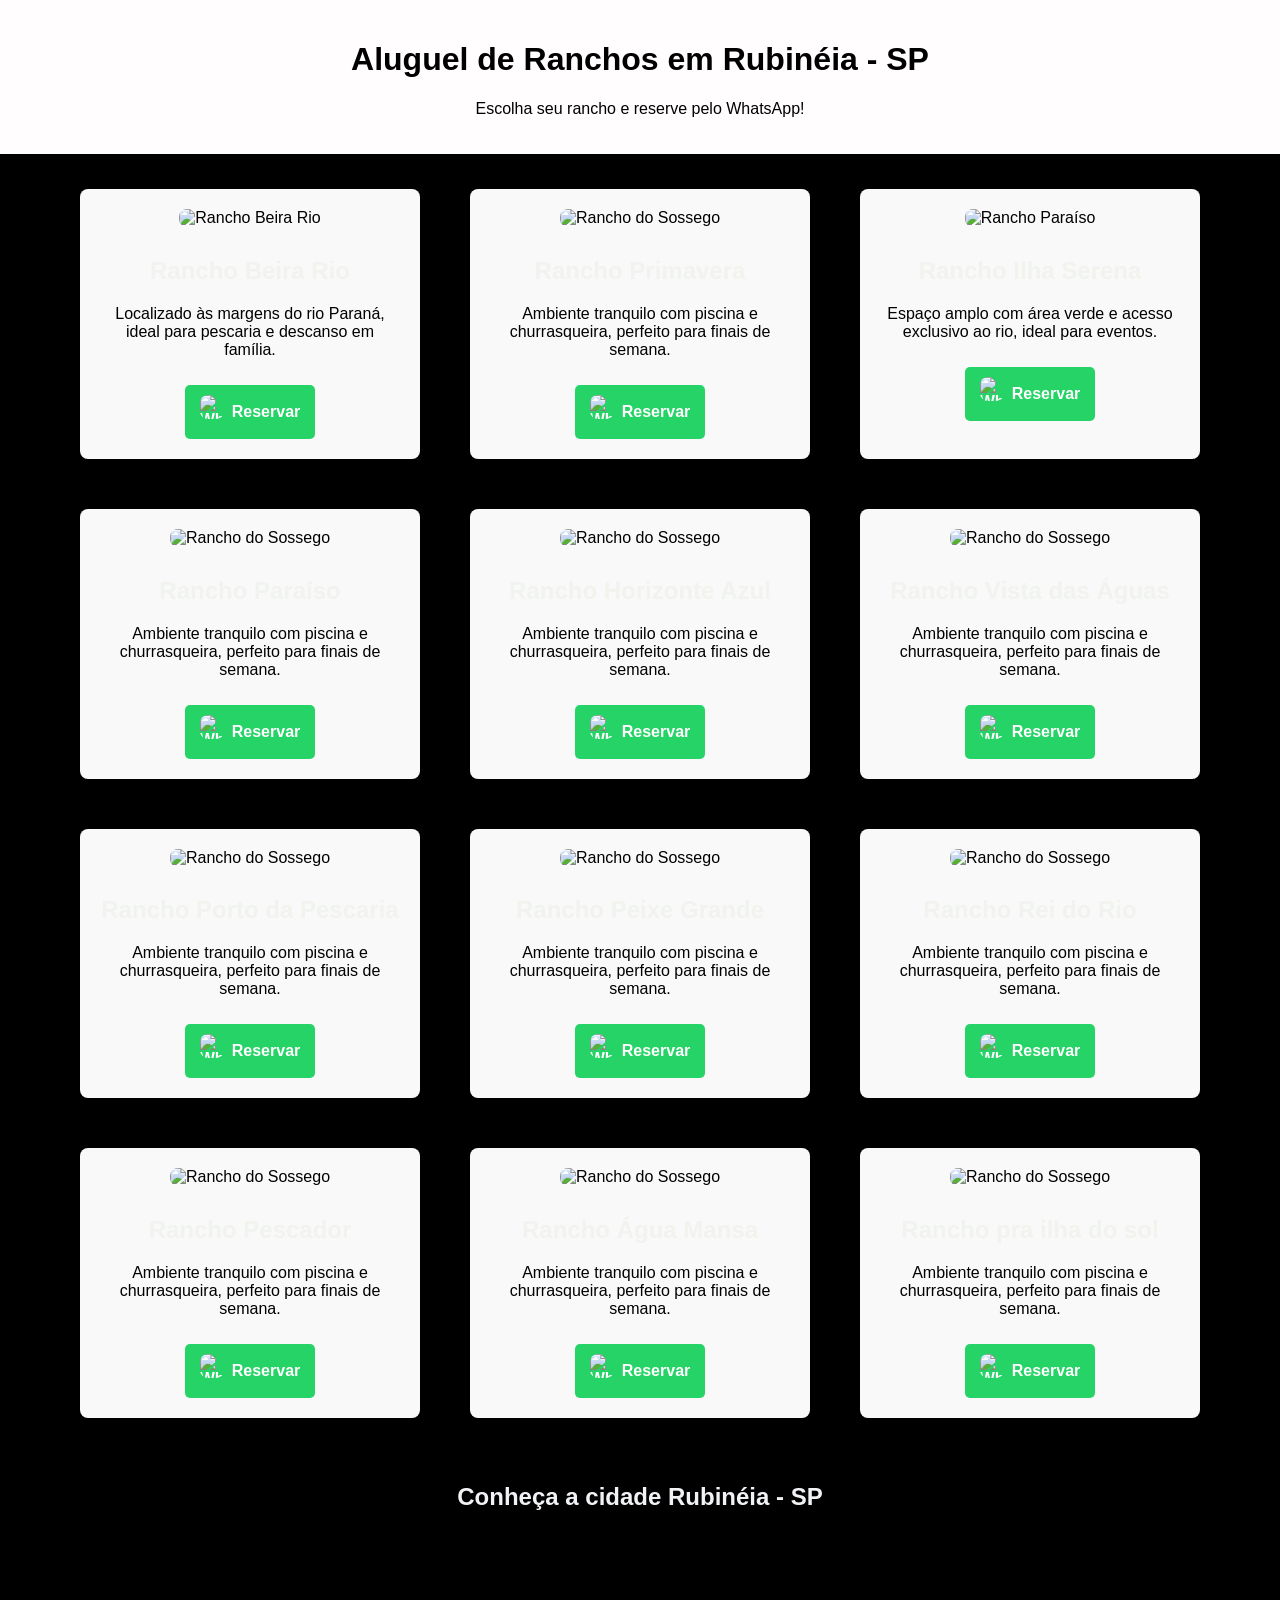
==== index.html @ 664dbdc6 "teste" ====
<!DOCTYPE html>
<html lang="pt-BR">
<head>
  <meta charset="UTF-8">
  <meta name="viewport" content="width=device-width, initial-scale=1.0">
  <title>Aluguel de Ranchos</title>
  <style>
    body {
      font-family: Arial, sans-serif;
      margin: 0;
      padding: 0;
      background: #000000; /* fundo branco */
    }
    header {
      background: #fffdfd; /* azul */
      color: #000000; /* amarelo */
      text-align: center;
      padding: 20px;
    }
    .container {
      display: flex;
      flex-wrap: wrap;
      justify-content: center;
      margin: 20px;
    }
    .rancho {
      background: #000000;
      margin: 15px;
      padding: 20px;
      border-radius: 8px;
      box-shadow: 0 2px 6px rgba(255, 252, 252, 0.993);
      flex: 1 1 300px;
      max-width: 300px;
      text-align: center;
    }
    .rancho h2 {
      color: #f1f3ee;
    }
    .rancho img {
      width: 100%;
      height: 180px;
      object-fit: cover;
      border-radius: 8px;
      margin-bottom: 10px;
    }
    .whatsapp-btn {
    display: inline-flex;
    align-items: center;
    background: #25D366;
    color: white;
    padding: 10px 15px;
    border-radius: 5px;
    text-decoration: none;
    font-weight: bold;
    margin-top: 10px;
  }
  .whatsapp-btn img {
    width: 34px;   /* largura fixa */
    height: 34px;  /* altura fixa */
    margin-right: 10px;
  }
    
    .video {
      text-align: center;
      margin: 50px 0;
    }
    iframe {
      width: 80%;
      height: 400px;
      border: none;
      border-radius: 8px;
    }


     .container {
    display: flex;
    flex-wrap: wrap;       /* permite quebrar para baixo */
    justify-content: center;
    gap: 20px;             /* espaço entre os cards */
    margin: 20px;
  }
  .rancho {
    background: #f9f9f9;
    padding: 20px;
    border-radius: 8px;
    box-shadow: 0 2px 6px rgba(0,0,0,0.2);
    flex: 1 1 300px;       /* largura mínima de 300px */
    max-width: 300px;      /* não passa de 300px */
    text-align: center;
  }
  .rancho img {
    width: 100%;
    height: 180px;
    object-fit: cover;
    border-radius: 8px;
    margin-bottom: 10px;
  }
  .whatsapp-btn img {
    width: 24px;           /* tamanho fixo do ícone */
    height: 24px;
    margin-right: 8px;
  }

  .video iframe {
  width: 100%;
  height: 400px;
}


.icon-container {
  display: flex;              /* Coloca os ícones lado a lado */
  justify-content: center;    /* Centraliza horizontalmente */
  align-items: center;        /* Alinha verticalmente */
  gap: 50px;                  /* Espaço entre os ícones */
}

.icon-container img {
  width: 50px;                /* Define largura fixa */
  height: 50px;               /* Define altura fixa */
  object-fit: contain;        /* Mantém proporção sem distorcer */
}

.mapa {
  width: 20%;          /* ocupa toda a largura do card */
  height: 150px;        /* altura fixa menor */
  border: 0;
  border-radius: 8px;
  margin-top: 10px;
}


  </style>
</head>
<body>
  <header>
    <h1>Aluguel de Ranchos em Rubinéia - SP</h1>
    <p>Escolha seu rancho e reserve pelo WhatsApp!</p>
  </header>

  <div class="container">
    <section class="rancho">
      <img src="./imagem/imagem 1.jpg" alt="Rancho Beira Rio">
      <h2>Rancho Beira Rio</h2>
      <p>Localizado às margens do rio Paraná, ideal para pescaria e descanso em família.</p>
      <a class="whatsapp-btn" href="https://wa.me/5511999999999" target="_blank">
        <img src="https://static.vecteezy.com/system/resources/previews/014/414/681/original/whatsapp-square-logo-on-transparent-background-free-vector.jpg" alt="WhatsApp">
        Reservar
      </a>
    </section>

    <section class="rancho">
      <img src="./imagem/imagem 2.jfif" alt="Rancho do Sossego">
      <h2>Rancho Primavera</h2>
      <p>Ambiente tranquilo com piscina e churrasqueira, perfeito para finais de semana.</p>
      <a class="whatsapp-btn" href="https://wa.me/5511988888888" target="_blank">
        <img src="https://static.vecteezy.com/system/resources/previews/014/414/681/original/whatsapp-square-logo-on-transparent-background-free-vector.jpg" alt="WhatsApp">
        Reservar
      </a>
      
    </section>

    <section class="rancho">
      <img src="./imagem/imagem 3.jfif" alt="Rancho Paraíso">
      <h2>Rancho Ilha Serena</h2>
      <p>Espaço amplo com área verde e acesso exclusivo ao rio, ideal para eventos.</p>
      <a class="whatsapp-btn" href="https://wa.me/5511977777777" target="_blank">
        <img src="https://static.vecteezy.com/system/resources/previews/014/414/681/original/whatsapp-square-logo-on-transparent-background-free-vector.jpg" alt="WhatsApp">
        Reservar
      </a>
       
    </section>


    <section class="rancho">
      <img src="./imagem/imagem 4.jfif" alt="Rancho do Sossego">
      <h2>Rancho Paraíso</h2>
      <p>Ambiente tranquilo com piscina e churrasqueira, perfeito para finais de semana.</p>
      <a class="whatsapp-btn" href="https://wa.me/5511988888888" target="_blank">
        <img src="https://static.vecteezy.com/system/resources/previews/014/414/681/original/whatsapp-square-logo-on-transparent-background-free-vector.jpg" alt="WhatsApp">
        Reservar
      </a>
       
    </section>




    <section class="rancho">
      <img src="./imagem/imagem 5.jfif" alt="Rancho do Sossego">
      <h2>Rancho Horizonte Azul</h2>
      <p>Ambiente tranquilo com piscina e churrasqueira, perfeito para finais de semana.</p>
      <a class="whatsapp-btn" href="https://wa.me/5511988888888" target="_blank">
        <img src="https://static.vecteezy.com/system/resources/previews/014/414/681/original/whatsapp-square-logo-on-transparent-background-free-vector.jpg" alt="WhatsApp">
        Reservar
      </a>
       
    </section>


      <section class="rancho">
      <img src="./imagem/imagem 6.webp" alt="Rancho do Sossego">
      <h2>Rancho Vista das Águas</h2>
      <p>Ambiente tranquilo com piscina e churrasqueira, perfeito para finais de semana.</p>
      <a class="whatsapp-btn" href="https://wa.me/5511988888888" target="_blank">
        <img src="https://static.vecteezy.com/system/resources/previews/014/414/681/original/whatsapp-square-logo-on-transparent-background-free-vector.jpg" alt="WhatsApp">
        Reservar
      </a>
       
    </section>




      <section class="rancho">
      <img src="./imagem/imagem 8.jpg" alt="Rancho do Sossego">
      <h2>Rancho Porto da Pescaria</h2>
      <p>Ambiente tranquilo com piscina e churrasqueira, perfeito para finais de semana.</p>
      <a class="whatsapp-btn" href="https://wa.me/5511988888888" target="_blank">
        <img src="https://static.vecteezy.com/system/resources/previews/014/414/681/original/whatsapp-square-logo-on-transparent-background-free-vector.jpg" alt="WhatsApp">
        Reservar
      </a>
      
    </section>



    <section class="rancho">
      <img src="./imagem/imagem 9.jfif" alt="Rancho do Sossego">
      <h2>Rancho Peixe Grande</h2>
      <p>Ambiente tranquilo com piscina e churrasqueira, perfeito para finais de semana.</p>
      <a class="whatsapp-btn" href="https://wa.me/5511988888888" target="_blank">
        <img src="https://static.vecteezy.com/system/resources/previews/014/414/681/original/whatsapp-square-logo-on-transparent-background-free-vector.jpg" alt="WhatsApp">
        Reservar
      </a>
      
    </section>


    <section class="rancho">
      <img src="./imagem/imagem 10.jfif" alt="Rancho do Sossego">
      <h2>Rancho Rei do Rio</h2>
      <p>Ambiente tranquilo com piscina e churrasqueira, perfeito para finais de semana.</p>
      <a class="whatsapp-btn" href="https://wa.me/5511988888888" target="_blank">
        <img src="https://static.vecteezy.com/system/resources/previews/014/414/681/original/whatsapp-square-logo-on-transparent-background-free-vector.jpg" alt="WhatsApp">
        Reservar
      </a>
     
    </section>




    <section class="rancho">
      <img src="./imagem/imagem 11.jfif" alt="Rancho do Sossego">
      <h2>Rancho Pescador</h2>
      <p>Ambiente tranquilo com piscina e churrasqueira, perfeito para finais de semana.</p>
      <a class="whatsapp-btn" href="https://wa.me/5511988888888" target="_blank">
        <img src="https://static.vecteezy.com/system/resources/previews/014/414/681/original/whatsapp-square-logo-on-transparent-background-free-vector.jpg" alt="WhatsApp">
        Reservar
      </a>
    
    </section>




     <section class="rancho">
      <img src="./imagem/imagem 12.jfif" alt="Rancho do Sossego">
      <h2>Rancho Água Mansa</h2>
      <p>Ambiente tranquilo com piscina e churrasqueira, perfeito para finais de semana.</p>
      <a class="whatsapp-btn" href="https://wa.me/5511988888888" target="_blank">
        <img src="https://static.vecteezy.com/system/resources/previews/014/414/681/original/whatsapp-square-logo-on-transparent-background-free-vector.jpg" alt="WhatsApp">
        Reservar
      </a>
    
    </section>

     <section class="rancho">
      <img src="./imagem/imagem 13.jfif" alt="Rancho do Sossego">
      <h2>Rancho pra ilha do sol</h2>
      <p>Ambiente tranquilo com piscina e churrasqueira, perfeito para finais de semana.</p>
      <a class="whatsapp-btn" href="https://wa.me/5511988888888" target="_blank">
        <img src="https://static.vecteezy.com/system/resources/previews/014/414/681/original/whatsapp-square-logo-on-transparent-background-free-vector.jpg" alt="WhatsApp">
        Reservar
      </a>
    </section>

    

    
  </div>

  <div class="video">
  <h2 style="color:#f1f2f5;">Conheça a cidade Rubinéia - SP</h2>
  <iframe width="560" height="315" src="./videoplayback (1).mp4" 
          title="YouTube video player" frameborder="0" 
          allow="accelerometer; autoplay; clipboard-write; encrypted-media; gyroscope; picture-in-picture" 
          allowfullscreen></iframe>
</div>

</body>
</html>
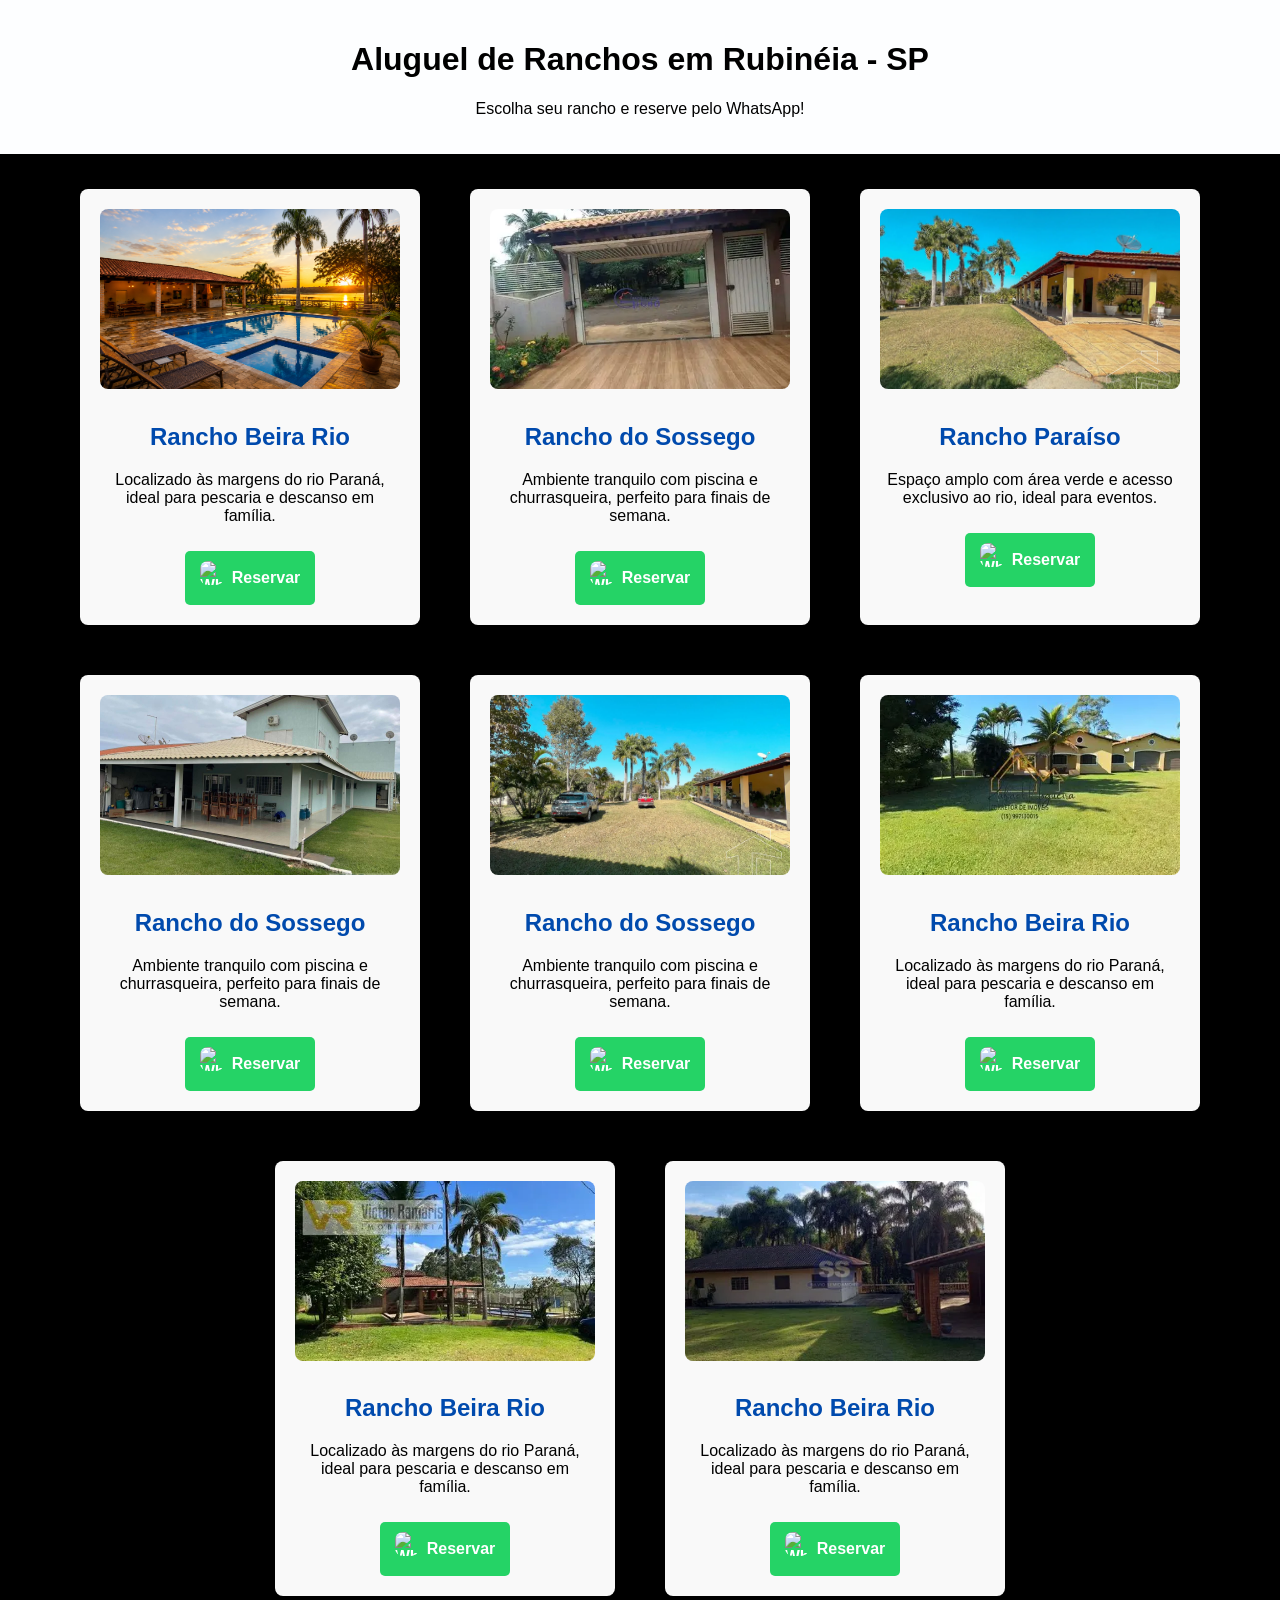
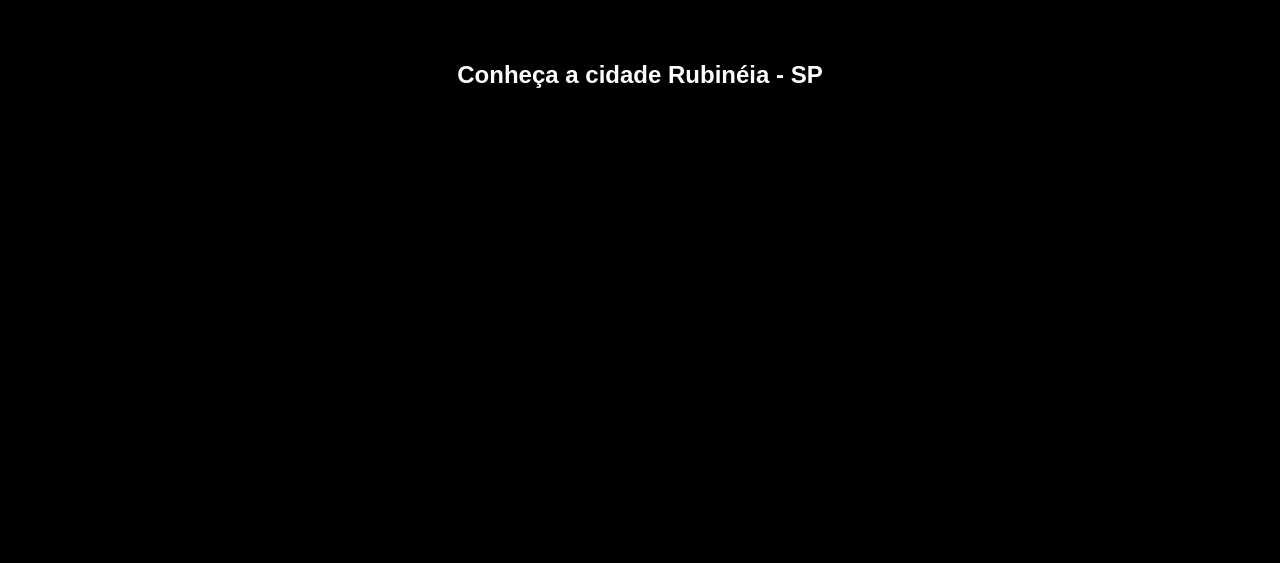
==== commit 5b10b6ad: "teste" ====
--- a/index.html
+++ b/index.html
@@ -12,7 +12,7 @@
       background: #000000; /* fundo branco */
     }
     header {
-      background: #fffdfd; /* azul */
+      background: #fdfeff; /* azul */
       color: #000000; /* amarelo */
       text-align: center;
       padding: 20px;
@@ -24,17 +24,17 @@
       margin: 20px;
     }
     .rancho {
-      background: #000000;
+      background: #f9f9f9;
       margin: 15px;
       padding: 20px;
       border-radius: 8px;
-      box-shadow: 0 2px 6px rgba(255, 252, 252, 0.993);
+      box-shadow: 0 2px 6px rgba(0,0,0,0.2);
       flex: 1 1 300px;
       max-width: 300px;
       text-align: center;
     }
     .rancho h2 {
-      color: #f1f3ee;
+      color: #004aad;
     }
     .rancho img {
       width: 100%;
@@ -120,14 +120,6 @@
   object-fit: contain;        /* Mantém proporção sem distorcer */
 }
 
-.mapa {
-  width: 20%;          /* ocupa toda a largura do card */
-  height: 150px;        /* altura fixa menor */
-  border: 0;
-  border-radius: 8px;
-  margin-top: 10px;
-}
-
 
   </style>
 </head>
@@ -139,159 +131,97 @@
 
   <div class="container">
     <section class="rancho">
-      <img src="./imagem/imagem 1.jpg" alt="Rancho Beira Rio">
-      <h2>Rancho Beira Rio</h2>
-      <p>Localizado às margens do rio Paraná, ideal para pescaria e descanso em família.</p>
-      <a class="whatsapp-btn" href="https://wa.me/5511999999999" target="_blank">
-        <img src="https://static.vecteezy.com/system/resources/previews/014/414/681/original/whatsapp-square-logo-on-transparent-background-free-vector.jpg" alt="WhatsApp">
-        Reservar
-      </a>
-    </section>
-
-    <section class="rancho">
-      <img src="./imagem/imagem 2.jfif" alt="Rancho do Sossego">
-      <h2>Rancho Primavera</h2>
+      <img src="./imagem 1.png" alt="Rancho Beira Rio">
+      <h2>Rancho Beira Rio</h2>
+      <p>Localizado às margens do rio Paraná, ideal para pescaria e descanso em família.</p>
+      <a class="whatsapp-btn" href="https://wa.me/5511999999999" target="_blank">
+        <img src="https://static.vecteezy.com/system/resources/previews/014/414/681/original/whatsapp-square-logo-on-transparent-background-free-vector.jpg" alt="WhatsApp">
+        Reservar
+      </a>
+    </section>
+
+    <section class="rancho">
+      <img src="./teste 3.webp" alt="Rancho do Sossego">
+      <h2>Rancho do Sossego</h2>
       <p>Ambiente tranquilo com piscina e churrasqueira, perfeito para finais de semana.</p>
       <a class="whatsapp-btn" href="https://wa.me/5511988888888" target="_blank">
         <img src="https://static.vecteezy.com/system/resources/previews/014/414/681/original/whatsapp-square-logo-on-transparent-background-free-vector.jpg" alt="WhatsApp">
         Reservar
       </a>
-      
-    </section>
-
-    <section class="rancho">
-      <img src="./imagem/imagem 3.jfif" alt="Rancho Paraíso">
-      <h2>Rancho Ilha Serena</h2>
+    </section>
+
+    <section class="rancho">
+      <img src="./teste 2.jfif" alt="Rancho Paraíso">
+      <h2>Rancho Paraíso</h2>
       <p>Espaço amplo com área verde e acesso exclusivo ao rio, ideal para eventos.</p>
       <a class="whatsapp-btn" href="https://wa.me/5511977777777" target="_blank">
         <img src="https://static.vecteezy.com/system/resources/previews/014/414/681/original/whatsapp-square-logo-on-transparent-background-free-vector.jpg" alt="WhatsApp">
         Reservar
       </a>
-       
-    </section>
-
-
-    <section class="rancho">
-      <img src="./imagem/imagem 4.jfif" alt="Rancho do Sossego">
-      <h2>Rancho Paraíso</h2>
+    </section>
+
+
+    <section class="rancho">
+      <img src="./teste 4.jpeg" alt="Rancho do Sossego">
+      <h2>Rancho do Sossego</h2>
       <p>Ambiente tranquilo com piscina e churrasqueira, perfeito para finais de semana.</p>
       <a class="whatsapp-btn" href="https://wa.me/5511988888888" target="_blank">
         <img src="https://static.vecteezy.com/system/resources/previews/014/414/681/original/whatsapp-square-logo-on-transparent-background-free-vector.jpg" alt="WhatsApp">
         Reservar
       </a>
-       
-    </section>
-
-
-
-
-    <section class="rancho">
-      <img src="./imagem/imagem 5.jfif" alt="Rancho do Sossego">
-      <h2>Rancho Horizonte Azul</h2>
+    </section>
+
+
+
+
+    <section class="rancho">
+      <img src="./teste 1.jfif" alt="Rancho do Sossego">
+      <h2>Rancho do Sossego</h2>
       <p>Ambiente tranquilo com piscina e churrasqueira, perfeito para finais de semana.</p>
       <a class="whatsapp-btn" href="https://wa.me/5511988888888" target="_blank">
         <img src="https://static.vecteezy.com/system/resources/previews/014/414/681/original/whatsapp-square-logo-on-transparent-background-free-vector.jpg" alt="WhatsApp">
         Reservar
       </a>
-       
-    </section>
-
-
-      <section class="rancho">
-      <img src="./imagem/imagem 6.webp" alt="Rancho do Sossego">
-      <h2>Rancho Vista das Águas</h2>
-      <p>Ambiente tranquilo com piscina e churrasqueira, perfeito para finais de semana.</p>
-      <a class="whatsapp-btn" href="https://wa.me/5511988888888" target="_blank">
-        <img src="https://static.vecteezy.com/system/resources/previews/014/414/681/original/whatsapp-square-logo-on-transparent-background-free-vector.jpg" alt="WhatsApp">
-        Reservar
-      </a>
-       
-    </section>
-
-
-
-
-      <section class="rancho">
-      <img src="./imagem/imagem 8.jpg" alt="Rancho do Sossego">
-      <h2>Rancho Porto da Pescaria</h2>
-      <p>Ambiente tranquilo com piscina e churrasqueira, perfeito para finais de semana.</p>
-      <a class="whatsapp-btn" href="https://wa.me/5511988888888" target="_blank">
-        <img src="https://static.vecteezy.com/system/resources/previews/014/414/681/original/whatsapp-square-logo-on-transparent-background-free-vector.jpg" alt="WhatsApp">
-        Reservar
-      </a>
-      
-    </section>
-
-
-
-    <section class="rancho">
-      <img src="./imagem/imagem 9.jfif" alt="Rancho do Sossego">
-      <h2>Rancho Peixe Grande</h2>
-      <p>Ambiente tranquilo com piscina e churrasqueira, perfeito para finais de semana.</p>
-      <a class="whatsapp-btn" href="https://wa.me/5511988888888" target="_blank">
-        <img src="https://static.vecteezy.com/system/resources/previews/014/414/681/original/whatsapp-square-logo-on-transparent-background-free-vector.jpg" alt="WhatsApp">
-        Reservar
-      </a>
-      
-    </section>
-
-
-    <section class="rancho">
-      <img src="./imagem/imagem 10.jfif" alt="Rancho do Sossego">
-      <h2>Rancho Rei do Rio</h2>
-      <p>Ambiente tranquilo com piscina e churrasqueira, perfeito para finais de semana.</p>
-      <a class="whatsapp-btn" href="https://wa.me/5511988888888" target="_blank">
-        <img src="https://static.vecteezy.com/system/resources/previews/014/414/681/original/whatsapp-square-logo-on-transparent-background-free-vector.jpg" alt="WhatsApp">
-        Reservar
-      </a>
-     
-    </section>
-
-
-
-
-    <section class="rancho">
-      <img src="./imagem/imagem 11.jfif" alt="Rancho do Sossego">
-      <h2>Rancho Pescador</h2>
-      <p>Ambiente tranquilo com piscina e churrasqueira, perfeito para finais de semana.</p>
-      <a class="whatsapp-btn" href="https://wa.me/5511988888888" target="_blank">
-        <img src="https://static.vecteezy.com/system/resources/previews/014/414/681/original/whatsapp-square-logo-on-transparent-background-free-vector.jpg" alt="WhatsApp">
-        Reservar
-      </a>
-    
-    </section>
-
-
-
-
-     <section class="rancho">
-      <img src="./imagem/imagem 12.jfif" alt="Rancho do Sossego">
-      <h2>Rancho Água Mansa</h2>
-      <p>Ambiente tranquilo com piscina e churrasqueira, perfeito para finais de semana.</p>
-      <a class="whatsapp-btn" href="https://wa.me/5511988888888" target="_blank">
-        <img src="https://static.vecteezy.com/system/resources/previews/014/414/681/original/whatsapp-square-logo-on-transparent-background-free-vector.jpg" alt="WhatsApp">
-        Reservar
-      </a>
-    
-    </section>
-
-     <section class="rancho">
-      <img src="./imagem/imagem 13.jfif" alt="Rancho do Sossego">
-      <h2>Rancho pra ilha do sol</h2>
-      <p>Ambiente tranquilo com piscina e churrasqueira, perfeito para finais de semana.</p>
-      <a class="whatsapp-btn" href="https://wa.me/5511988888888" target="_blank">
-        <img src="https://static.vecteezy.com/system/resources/previews/014/414/681/original/whatsapp-square-logo-on-transparent-background-free-vector.jpg" alt="WhatsApp">
-        Reservar
-      </a>
-    </section>
-
-    
-
-    
+    </section>
+
+
+
+    <section class="rancho">
+      <img src="./teste 6.webp" alt="Rancho Beira Rio">
+      <h2>Rancho Beira Rio</h2>
+      <p>Localizado às margens do rio Paraná, ideal para pescaria e descanso em família.</p>
+      <a class="whatsapp-btn" href="https://wa.me/5511999999999" target="_blank">
+        <img src="https://static.vecteezy.com/system/resources/previews/014/414/681/original/whatsapp-square-logo-on-transparent-background-free-vector.jpg" alt="WhatsApp">
+        Reservar
+      </a>
+    </section>
+
+
+
+    <section class="rancho">
+      <img src="./teste 5.webp" alt="Rancho Beira Rio">
+      <h2>Rancho Beira Rio</h2>
+      <p>Localizado às margens do rio Paraná, ideal para pescaria e descanso em família.</p>
+      <a class="whatsapp-btn" href="https://wa.me/5511999999999" target="_blank">
+        <img src="https://static.vecteezy.com/system/resources/previews/014/414/681/original/whatsapp-square-logo-on-transparent-background-free-vector.jpg" alt="WhatsApp">
+        Reservar
+      </a>
+    </section>
+
+
+    <section class="rancho">
+      <img src="./teste 7.webp" alt="Rancho Beira Rio">
+      <h2>Rancho Beira Rio</h2>
+      <p>Localizado às margens do rio Paraná, ideal para pescaria e descanso em família.</p>
+      <a class="whatsapp-btn" href="https://wa.me/5511999999999" target="_blank">
+        <img src="https://static.vecteezy.com/system/resources/previews/014/414/681/original/whatsapp-square-logo-on-transparent-background-free-vector.jpg" alt="WhatsApp">
+        Reservar
+      </a>
+    </section>
   </div>
 
   <div class="video">
-  <h2 style="color:#f1f2f5;">Conheça a cidade Rubinéia - SP</h2>
+  <h2 style="color:#fcfdff;">Conheça a cidade Rubinéia - SP</h2>
   <iframe width="560" height="315" src="./videoplayback (1).mp4" 
           title="YouTube video player" frameborder="0" 
           allow="accelerometer; autoplay; clipboard-write; encrypted-media; gyroscope; picture-in-picture" 
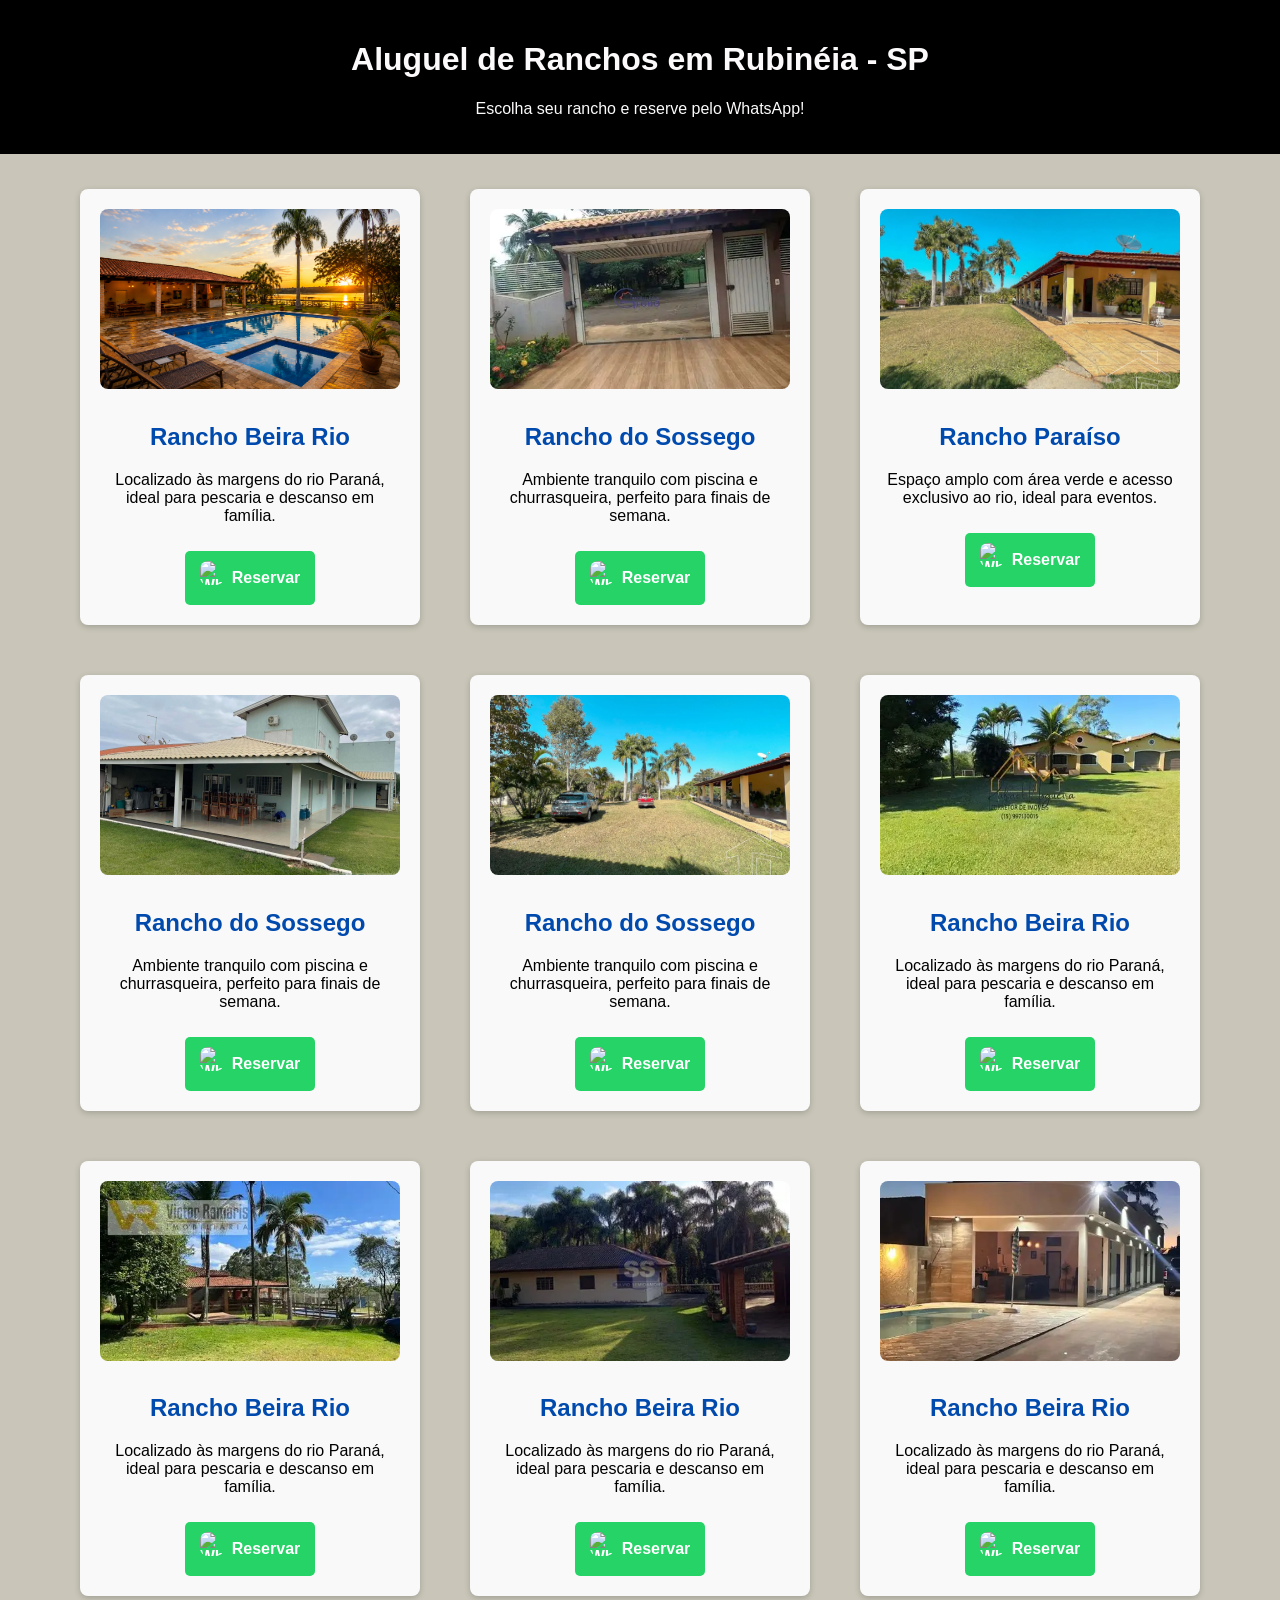
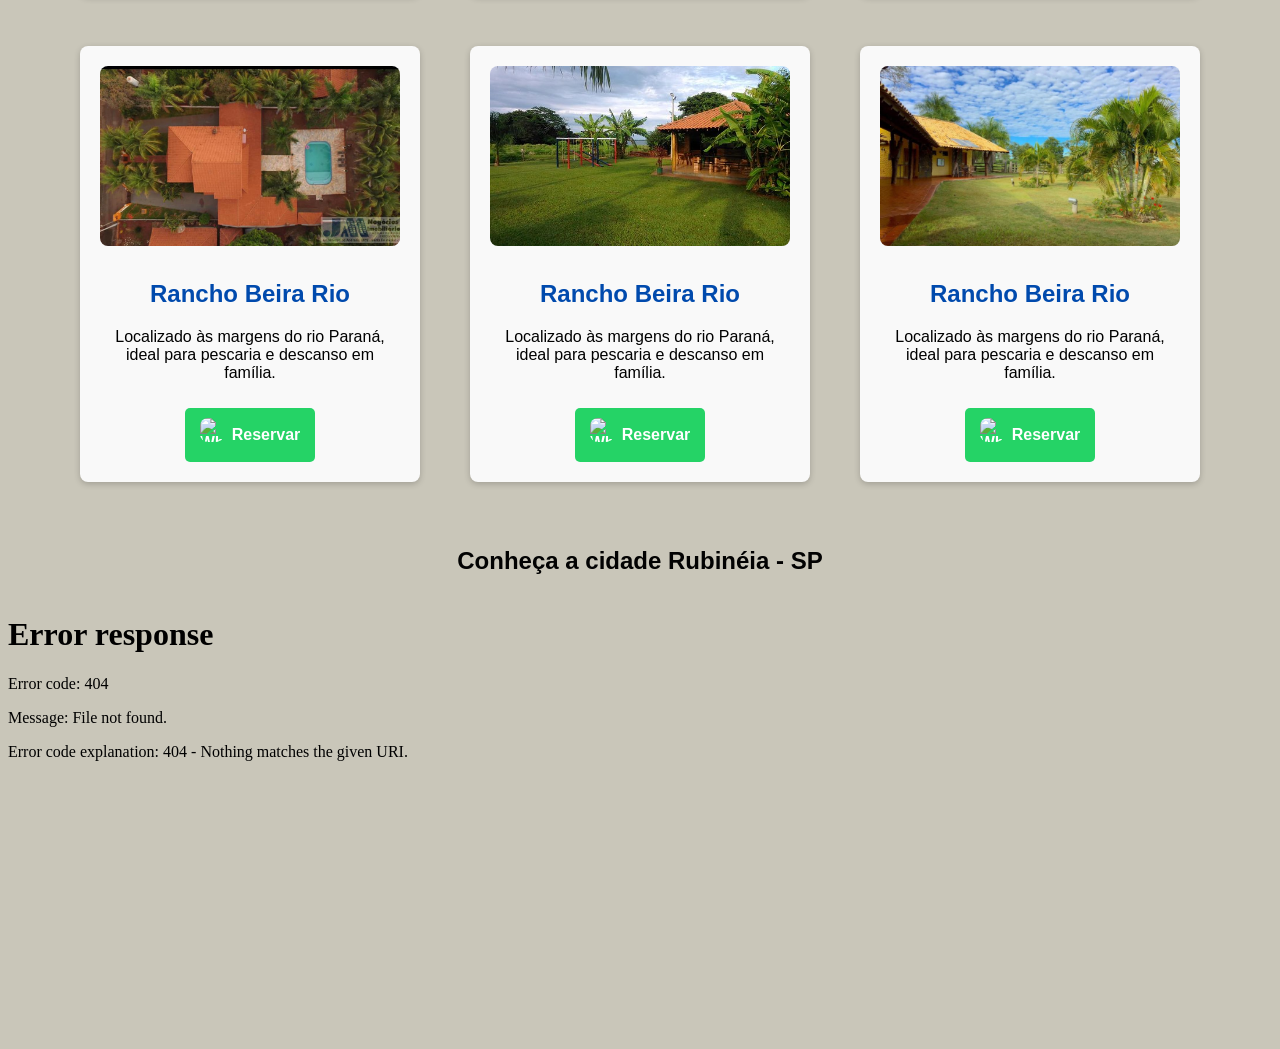
==== commit 52a961ab: "subir arquivos" ====
--- a/index.html
+++ b/index.html
@@ -9,11 +9,11 @@
       font-family: Arial, sans-serif;
       margin: 0;
       padding: 0;
-      background: #000000; /* fundo branco */
+      background: #c9c6b9; /* fundo branco */
     }
     header {
-      background: #fdfeff; /* azul */
-      color: #000000; /* amarelo */
+      background: #000000; /* azul */
+      color: #fcfafa; /* amarelo */
       text-align: center;
       padding: 20px;
     }
@@ -129,6 +129,7 @@
     <p>Escolha seu rancho e reserve pelo WhatsApp!</p>
   </header>
 
+  
   <div class="container">
     <section class="rancho">
       <img src="./imagem 1.png" alt="Rancho Beira Rio">
@@ -218,15 +219,61 @@
         Reservar
       </a>
     </section>
+
+
+     <section class="rancho">
+      <img src="./teste 8.webp" alt="Rancho Beira Rio">
+      <h2>Rancho Beira Rio</h2>
+      <p>Localizado às margens do rio Paraná, ideal para pescaria e descanso em família.</p>
+      <a class="whatsapp-btn" href="https://wa.me/5511999999999" target="_blank">
+        <img src="https://static.vecteezy.com/system/resources/previews/014/414/681/original/whatsapp-square-logo-on-transparent-background-free-vector.jpg" alt="WhatsApp">
+        Reservar
+      </a>
+    </section>
+
+    <section class="rancho">
+      <img src="./teste 9.jpg" alt="Rancho Beira Rio">
+      <h2>Rancho Beira Rio</h2>
+      <p>Localizado às margens do rio Paraná, ideal para pescaria e descanso em família.</p>
+      <a class="whatsapp-btn" href="https://wa.me/5511999999999" target="_blank">
+        <img src="https://static.vecteezy.com/system/resources/previews/014/414/681/original/whatsapp-square-logo-on-transparent-background-free-vector.jpg" alt="WhatsApp">
+        Reservar
+      </a>
+    </section>
+
+    <section class="rancho">
+      <img src="./teste 10.jfif" alt="Rancho Beira Rio">
+      <h2>Rancho Beira Rio</h2>
+      <p>Localizado às margens do rio Paraná, ideal para pescaria e descanso em família.</p>
+      <a class="whatsapp-btn" href="https://wa.me/5511999999999" target="_blank">
+        <img src="https://static.vecteezy.com/system/resources/previews/014/414/681/original/whatsapp-square-logo-on-transparent-background-free-vector.jpg" alt="WhatsApp">
+        Reservar
+      </a>
+    </section>
+
+
+    <section class="rancho">
+      <img src="./teste 11.jpg" alt="Rancho Beira Rio">
+      <h2>Rancho Beira Rio</h2>
+      <p>Localizado às margens do rio Paraná, ideal para pescaria e descanso em família.</p>
+      <a class="whatsapp-btn" href="https://wa.me/5511999999999" target="_blank">
+        <img src="https://static.vecteezy.com/system/resources/previews/014/414/681/original/whatsapp-square-logo-on-transparent-background-free-vector.jpg" alt="WhatsApp">
+        Reservar
+      </a>
+    </section>
   </div>
 
   <div class="video">
-  <h2 style="color:#fcfdff;">Conheça a cidade Rubinéia - SP</h2>
+  <h2 style="color:#020202;">Conheça a cidade Rubinéia - SP</h2>
   <iframe width="560" height="315" src="./videoplayback (1).mp4" 
           title="YouTube video player" frameborder="0" 
           allow="accelerometer; autoplay; clipboard-write; encrypted-media; gyroscope; picture-in-picture" 
           allowfullscreen></iframe>
 </div>
 
+
+
+
+
 </body>
 </html>
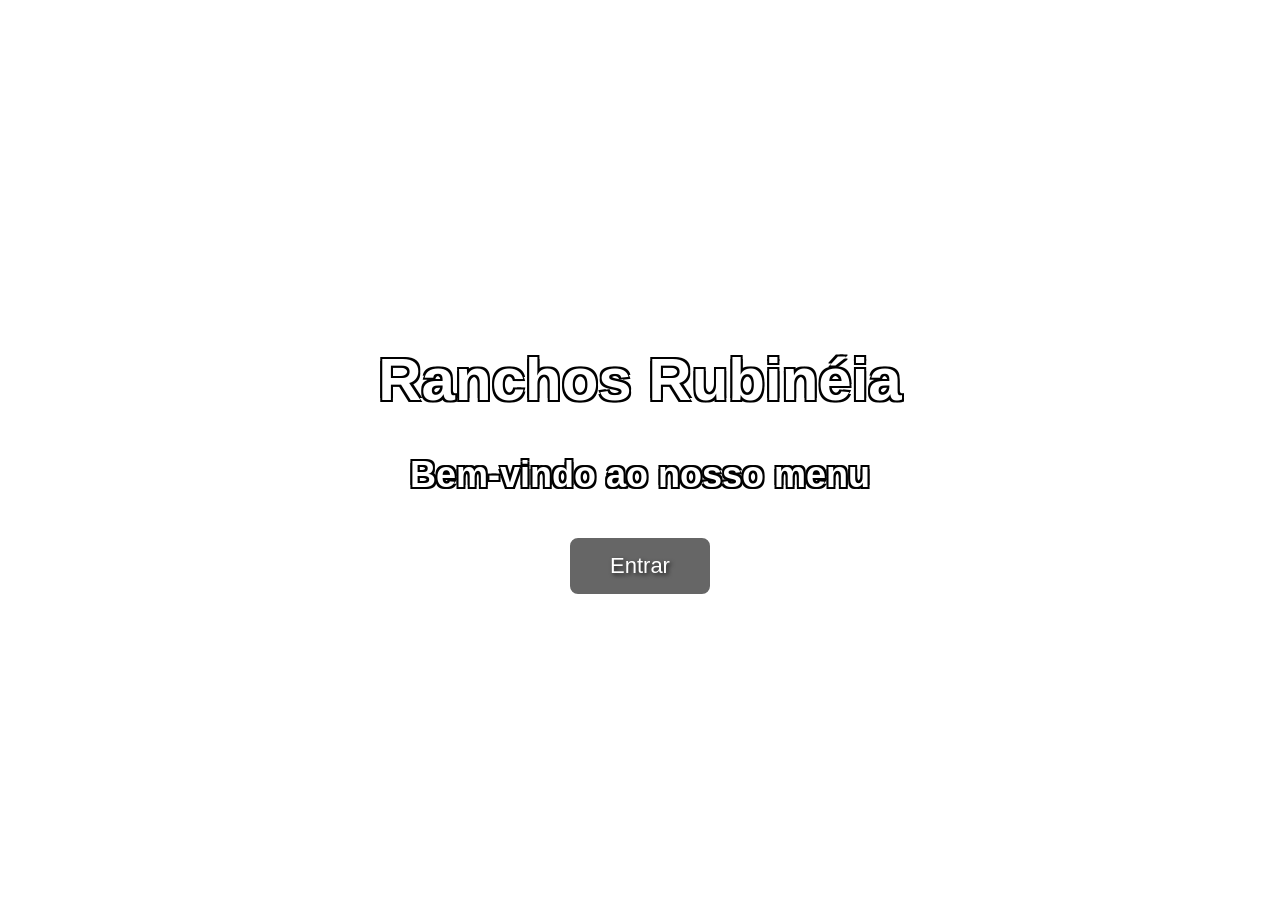
==== commit 7701b246: "concluido" ====
--- a/index.html
+++ b/index.html
@@ -2,278 +2,56 @@
 <html lang="pt-BR">
 <head>
   <meta charset="UTF-8">
-  <meta name="viewport" content="width=device-width, initial-scale=1.0">
-  <title>Aluguel de Ranchos</title>
+  <title>Ranchos Rubinéia</title>
   <style>
     body {
-      font-family: Arial, sans-serif;
       margin: 0;
-      padding: 0;
-      background: #c9c6b9; /* fundo branco */
+      background: url('https://copilot.microsoft.com/th/id/BCO.48e023dc-a7f0-438f-aa40-f8b561c52ad1.png') no-repeat center center;
+      background-size: cover;
+      height: 100vh;
+      display: flex;
+      flex-direction: column;
+      justify-content: center;
+      align-items: center;
+      font-family: 'Segoe UI', sans-serif;
+      color: #fff;
+      text-shadow: 2px 2px 4px rgba(0,0,0,0.7);
     }
-    header {
-      background: #000000; /* azul */
-      color: #fcfafa; /* amarelo */
-      text-align: center;
-      padding: 20px;
-    }
-    .container {
-      display: flex;
-      flex-wrap: wrap;
-      justify-content: center;
-      margin: 20px;
-    }
-    .rancho {
-      background: #f9f9f9;
-      margin: 15px;
-      padding: 20px;
-      border-radius: 8px;
-      box-shadow: 0 2px 6px rgba(0,0,0,0.2);
-      flex: 1 1 300px;
-      max-width: 300px;
-      text-align: center;
-    }
-    .rancho h2 {
-      color: #004aad;
-    }
-    .rancho img {
-      width: 100%;
-      height: 180px;
-      object-fit: cover;
-      border-radius: 8px;
+    h1 {
+      font-size: 60px;
       margin-bottom: 10px;
     }
-    .whatsapp-btn {
-    display: inline-flex;
-    align-items: center;
-    background: #25D366;
-    color: white;
-    padding: 10px 15px;
-    border-radius: 5px;
-    text-decoration: none;
-    font-weight: bold;
-    margin-top: 10px;
-  }
-  .whatsapp-btn img {
-    width: 34px;   /* largura fixa */
-    height: 34px;  /* altura fixa */
-    margin-right: 10px;
-  }
-    
-    .video {
-      text-align: center;
-      margin: 50px 0;
+    h2 {
+      font-size: 36px;
+      margin-bottom: 40px;
     }
-    iframe {
-      width: 80%;
-      height: 400px;
-      border: none;
-      border-radius: 8px;
+    .btn {
+      padding: 15px 40px;
+      background-color: rgba(0,0,0,0.6);
+      border: 2px solid #fff;
+      border-radius: 10px;
+      color: #fff;
+      font-size: 22px;
+      text-decoration: none;
+      transition: background-color 0.3s ease;
     }
-
-
-     .container {
-    display: flex;
-    flex-wrap: wrap;       /* permite quebrar para baixo */
-    justify-content: center;
-    gap: 20px;             /* espaço entre os cards */
-    margin: 20px;
-  }
-  .rancho {
-    background: #f9f9f9;
-    padding: 20px;
-    border-radius: 8px;
-    box-shadow: 0 2px 6px rgba(0,0,0,0.2);
-    flex: 1 1 300px;       /* largura mínima de 300px */
-    max-width: 300px;      /* não passa de 300px */
-    text-align: center;
-  }
-  .rancho img {
-    width: 100%;
-    height: 180px;
-    object-fit: cover;
-    border-radius: 8px;
-    margin-bottom: 10px;
-  }
-  .whatsapp-btn img {
-    width: 24px;           /* tamanho fixo do ícone */
-    height: 24px;
-    margin-right: 8px;
-  }
-
-  .video iframe {
-  width: 100%;
-  height: 400px;
+    .btn:hover {
+      background-color: rgba(255,255,255,0.2);
+    }
+    h1, h2 {
+  color: #fff;
+  text-shadow:
+    -2px -2px 0 #000,
+     2px -2px 0 #000,
+    -2px  2px 0 #000,
+     2px  2px 0 #000;
 }
-
-
-.icon-container {
-  display: flex;              /* Coloca os ícones lado a lado */
-  justify-content: center;    /* Centraliza horizontalmente */
-  align-items: center;        /* Alinha verticalmente */
-  gap: 50px;                  /* Espaço entre os ícones */
-}
-
-.icon-container img {
-  width: 50px;                /* Define largura fixa */
-  height: 50px;               /* Define altura fixa */
-  object-fit: contain;        /* Mantém proporção sem distorcer */
-}
-
 
   </style>
 </head>
 <body>
-  <header>
-    <h1>Aluguel de Ranchos em Rubinéia - SP</h1>
-    <p>Escolha seu rancho e reserve pelo WhatsApp!</p>
-  </header>
-
-  
-  <div class="container">
-    <section class="rancho">
-      <img src="./imagem 1.png" alt="Rancho Beira Rio">
-      <h2>Rancho Beira Rio</h2>
-      <p>Localizado às margens do rio Paraná, ideal para pescaria e descanso em família.</p>
-      <a class="whatsapp-btn" href="https://wa.me/5511999999999" target="_blank">
-        <img src="https://static.vecteezy.com/system/resources/previews/014/414/681/original/whatsapp-square-logo-on-transparent-background-free-vector.jpg" alt="WhatsApp">
-        Reservar
-      </a>
-    </section>
-
-    <section class="rancho">
-      <img src="./teste 3.webp" alt="Rancho do Sossego">
-      <h2>Rancho do Sossego</h2>
-      <p>Ambiente tranquilo com piscina e churrasqueira, perfeito para finais de semana.</p>
-      <a class="whatsapp-btn" href="https://wa.me/5511988888888" target="_blank">
-        <img src="https://static.vecteezy.com/system/resources/previews/014/414/681/original/whatsapp-square-logo-on-transparent-background-free-vector.jpg" alt="WhatsApp">
-        Reservar
-      </a>
-    </section>
-
-    <section class="rancho">
-      <img src="./teste 2.jfif" alt="Rancho Paraíso">
-      <h2>Rancho Paraíso</h2>
-      <p>Espaço amplo com área verde e acesso exclusivo ao rio, ideal para eventos.</p>
-      <a class="whatsapp-btn" href="https://wa.me/5511977777777" target="_blank">
-        <img src="https://static.vecteezy.com/system/resources/previews/014/414/681/original/whatsapp-square-logo-on-transparent-background-free-vector.jpg" alt="WhatsApp">
-        Reservar
-      </a>
-    </section>
-
-
-    <section class="rancho">
-      <img src="./teste 4.jpeg" alt="Rancho do Sossego">
-      <h2>Rancho do Sossego</h2>
-      <p>Ambiente tranquilo com piscina e churrasqueira, perfeito para finais de semana.</p>
-      <a class="whatsapp-btn" href="https://wa.me/5511988888888" target="_blank">
-        <img src="https://static.vecteezy.com/system/resources/previews/014/414/681/original/whatsapp-square-logo-on-transparent-background-free-vector.jpg" alt="WhatsApp">
-        Reservar
-      </a>
-    </section>
-
-
-
-
-    <section class="rancho">
-      <img src="./teste 1.jfif" alt="Rancho do Sossego">
-      <h2>Rancho do Sossego</h2>
-      <p>Ambiente tranquilo com piscina e churrasqueira, perfeito para finais de semana.</p>
-      <a class="whatsapp-btn" href="https://wa.me/5511988888888" target="_blank">
-        <img src="https://static.vecteezy.com/system/resources/previews/014/414/681/original/whatsapp-square-logo-on-transparent-background-free-vector.jpg" alt="WhatsApp">
-        Reservar
-      </a>
-    </section>
-
-
-
-    <section class="rancho">
-      <img src="./teste 6.webp" alt="Rancho Beira Rio">
-      <h2>Rancho Beira Rio</h2>
-      <p>Localizado às margens do rio Paraná, ideal para pescaria e descanso em família.</p>
-      <a class="whatsapp-btn" href="https://wa.me/5511999999999" target="_blank">
-        <img src="https://static.vecteezy.com/system/resources/previews/014/414/681/original/whatsapp-square-logo-on-transparent-background-free-vector.jpg" alt="WhatsApp">
-        Reservar
-      </a>
-    </section>
-
-
-
-    <section class="rancho">
-      <img src="./teste 5.webp" alt="Rancho Beira Rio">
-      <h2>Rancho Beira Rio</h2>
-      <p>Localizado às margens do rio Paraná, ideal para pescaria e descanso em família.</p>
-      <a class="whatsapp-btn" href="https://wa.me/5511999999999" target="_blank">
-        <img src="https://static.vecteezy.com/system/resources/previews/014/414/681/original/whatsapp-square-logo-on-transparent-background-free-vector.jpg" alt="WhatsApp">
-        Reservar
-      </a>
-    </section>
-
-
-    <section class="rancho">
-      <img src="./teste 7.webp" alt="Rancho Beira Rio">
-      <h2>Rancho Beira Rio</h2>
-      <p>Localizado às margens do rio Paraná, ideal para pescaria e descanso em família.</p>
-      <a class="whatsapp-btn" href="https://wa.me/5511999999999" target="_blank">
-        <img src="https://static.vecteezy.com/system/resources/previews/014/414/681/original/whatsapp-square-logo-on-transparent-background-free-vector.jpg" alt="WhatsApp">
-        Reservar
-      </a>
-    </section>
-
-
-     <section class="rancho">
-      <img src="./teste 8.webp" alt="Rancho Beira Rio">
-      <h2>Rancho Beira Rio</h2>
-      <p>Localizado às margens do rio Paraná, ideal para pescaria e descanso em família.</p>
-      <a class="whatsapp-btn" href="https://wa.me/5511999999999" target="_blank">
-        <img src="https://static.vecteezy.com/system/resources/previews/014/414/681/original/whatsapp-square-logo-on-transparent-background-free-vector.jpg" alt="WhatsApp">
-        Reservar
-      </a>
-    </section>
-
-    <section class="rancho">
-      <img src="./teste 9.jpg" alt="Rancho Beira Rio">
-      <h2>Rancho Beira Rio</h2>
-      <p>Localizado às margens do rio Paraná, ideal para pescaria e descanso em família.</p>
-      <a class="whatsapp-btn" href="https://wa.me/5511999999999" target="_blank">
-        <img src="https://static.vecteezy.com/system/resources/previews/014/414/681/original/whatsapp-square-logo-on-transparent-background-free-vector.jpg" alt="WhatsApp">
-        Reservar
-      </a>
-    </section>
-
-    <section class="rancho">
-      <img src="./teste 10.jfif" alt="Rancho Beira Rio">
-      <h2>Rancho Beira Rio</h2>
-      <p>Localizado às margens do rio Paraná, ideal para pescaria e descanso em família.</p>
-      <a class="whatsapp-btn" href="https://wa.me/5511999999999" target="_blank">
-        <img src="https://static.vecteezy.com/system/resources/previews/014/414/681/original/whatsapp-square-logo-on-transparent-background-free-vector.jpg" alt="WhatsApp">
-        Reservar
-      </a>
-    </section>
-
-
-    <section class="rancho">
-      <img src="./teste 11.jpg" alt="Rancho Beira Rio">
-      <h2>Rancho Beira Rio</h2>
-      <p>Localizado às margens do rio Paraná, ideal para pescaria e descanso em família.</p>
-      <a class="whatsapp-btn" href="https://wa.me/5511999999999" target="_blank">
-        <img src="https://static.vecteezy.com/system/resources/previews/014/414/681/original/whatsapp-square-logo-on-transparent-background-free-vector.jpg" alt="WhatsApp">
-        Reservar
-      </a>
-    </section>
-  </div>
-
-  <div class="video">
-  <h2 style="color:#020202;">Conheça a cidade Rubinéia - SP</h2>
-  <iframe width="560" height="315" src="./videoplayback (1).mp4" 
-          title="YouTube video player" frameborder="0" 
-          allow="accelerometer; autoplay; clipboard-write; encrypted-media; gyroscope; picture-in-picture" 
-          allowfullscreen></iframe>
-</div>
-
-
-
-
-
+  <h1>Ranchos Rubinéia</h1>
+  <h2>Bem-vindo ao nosso menu</h2>
+  <a href="./conteudo.html" class="btn">Entrar</a>
 </body>
 </html>
